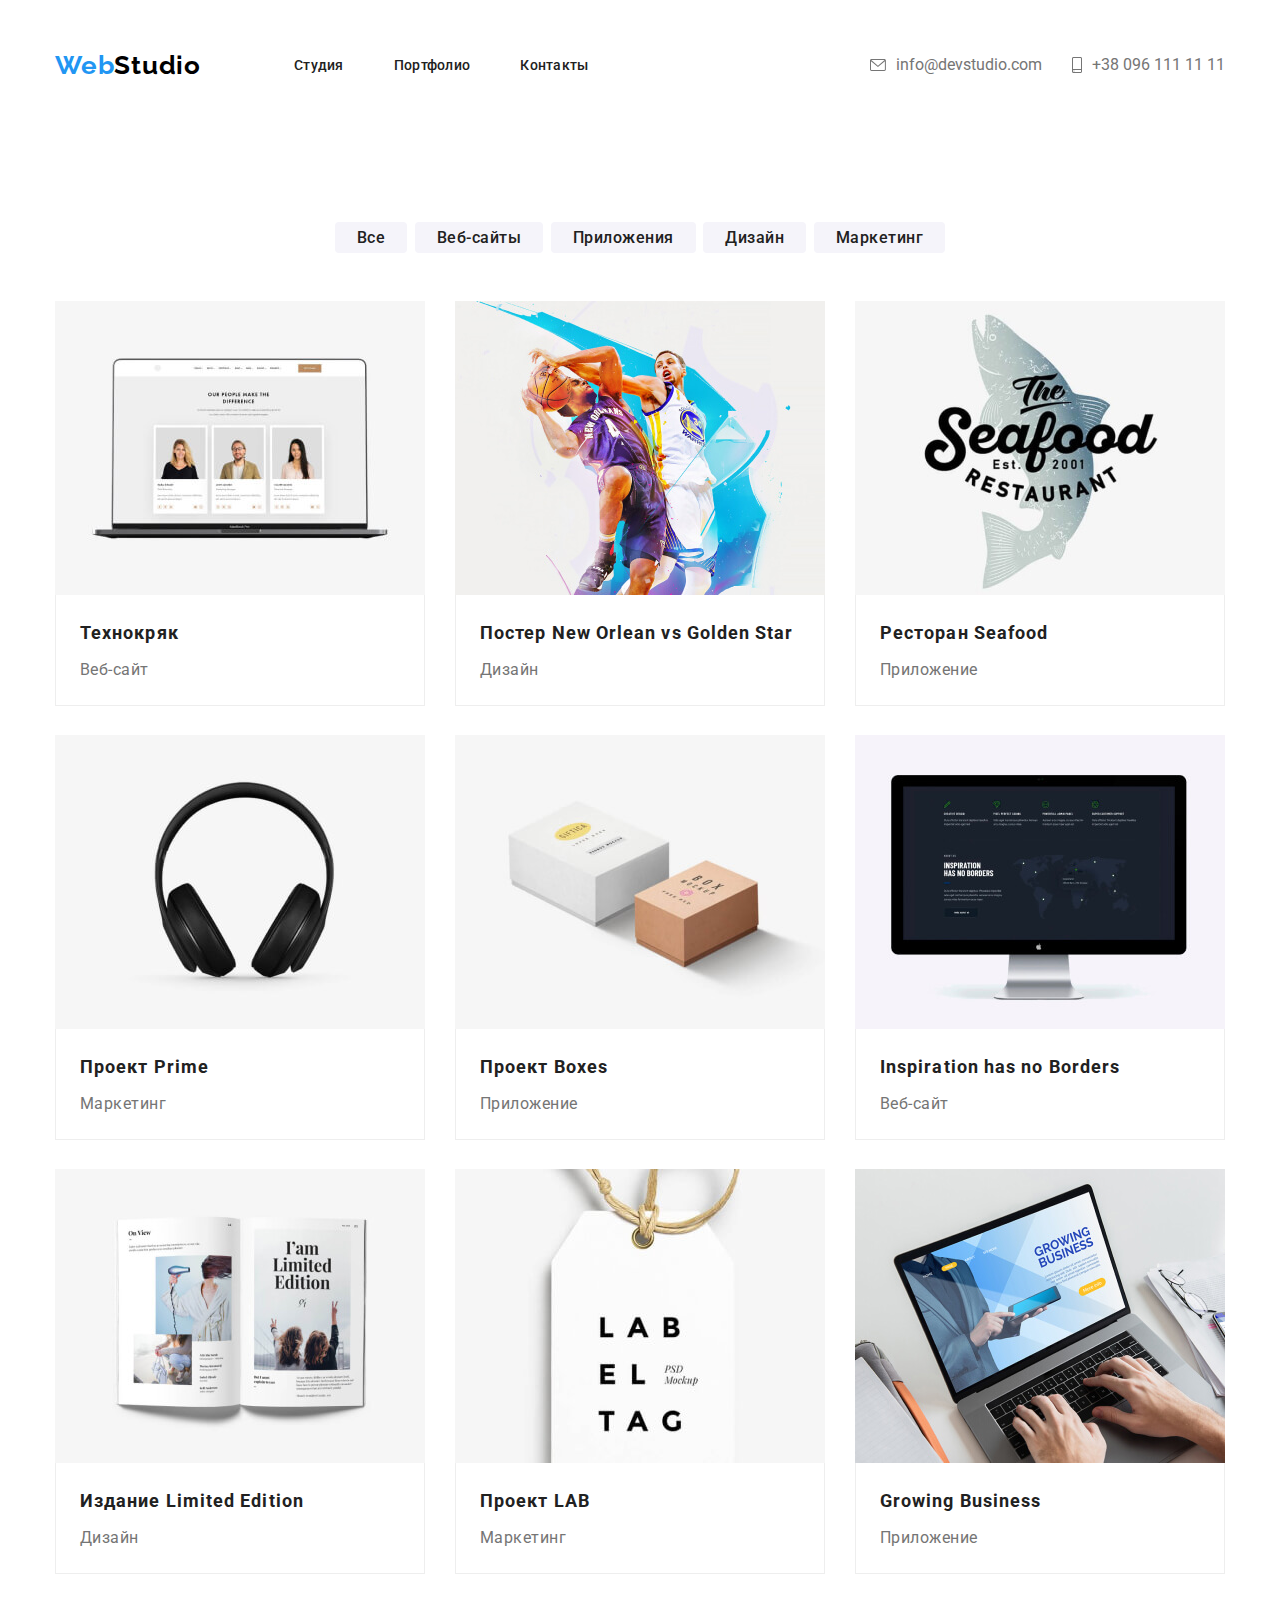
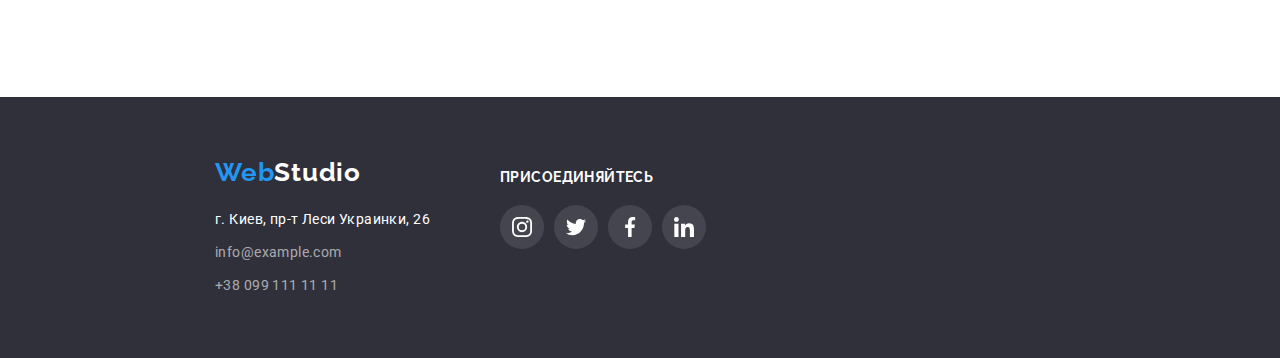
==== portfolio.html @ 6aab523d "Добавляет дз 4" ====
<!DOCTYPE html>
<html lang="ru">
  <head>
    <meta charset="UTF-8" />
    <meta name="viewport" content="width=device-width, initial-scale=1.0" />
    <title>Портфолио веб студии</title>
    <link
      rel="stylesheet"
      href="https://cdnjs.cloudflare.com/ajax/libs/modern-normalize/1.0.0/modern-normalize.css"
    />
    <link
      href="https://fonts.googleapis.com/css2?family=Raleway:wght@700&family=Roboto:wght@400;500;900&display=swap"
      rel="stylesheet"
    />
    <link rel="stylesheet" href="./css/styles.css" />
  </head>
  <body>
    <!--Header-->
    <header class="header">
      <div class="container">
        <nav class="navigation">
          <a
            class="logo link"
            href="index.html"
            aria-label="логотип веб студии"
            lang="en"
            ><span class="logo-web">Web</span>Studio</a
          >
          <ul class="listnav list">
            <li class="navigation-list-item">
              <a class="header-link link" href="">Студия</a>
            </li>
            <li class="navigation-list-item">
              <a class="header-link link" href="./portfolio.html">Портфолио</a>
            </li>
            <li class="navigation-list-item">
              <a class="header-link link" href="">Контакты</a>
            </li>
          </ul>
        </nav>
        <ul class="contacts list">
          <li>
            <a
              class="header-contacts mail link"
              href="mailto:info@devstudio.com"
              ><svg width="16" height="12">
                <use href="./images/sprite.svg#icon-mail"></use>
              </svg>
              info@devstudio.com
            </a>
          </li>
          <li>
            <a class="header-contacts tel link" href="tel:+380961111111"
              ><svg width="10" height="16">
                <use href="./images/sprite.svg#icon-phone"></use>
              </svg>
              +38 096 111 11 11</a
            >
          </li>
        </ul>
      </div>
    </header>

    <!--Section portfolio-->
    <main>
      <section class="portfolio-filter">
        <div class="container">
          <h2 hidden>Фильтры</h2>
          <ul class="filter-items list">
            <li>
              <a class="link filter" href="">Все</a>
            </li>
            <li>
              <a class="link filter" href="">Веб-сайты</a>
            </li>
            <li>
              <a class="link filter" href="">Приложения</a>
            </li>
            <li>
              <a class="link filter" href="">Дизайн</a>
            </li>
            <li>
              <a class="link filter" href="">Маркетинг</a>
            </li>
          </ul>
        </div>
      </section>
      <section class="portfolio-preview">
        <div class="container">
          <h1 hidden>Примеры работ</h1>
          <ul class="list preview-list">
            <li class="item-portfolio">
              <a class="link" href="">
                <img
                  src="./images/portfolio-page/portfolio-techno.jpg"
                  alt="Cтраница веб сайта на ноутбуке"
                  width="370"
                  height="294"
                />
                <div class="text-portfolio">
                  <h2 class="project-name">Технокряк</h2>
                  <p class="project-type">Веб-сайт</p>
                </div>
              </a>
            </li>
            <li class="item-portfolio">
              <a class="link" href="">
                <img
                  src="./images/portfolio-page/portfolio-neworlean.jpg"
                  alt="Два баскетболиста борятся за мяч"
                  width="370"
                  height="294"
                />
                <div class="text-portfolio">
                  <h2 class="project-name">Постер New Orlean vs Golden Star</h2>
                  <p class="project-type">Дизайн</p>
                </div>
              </a>
            </li>
            <li class="item-portfolio">
              <a class="link" href="">
                <img
                  src="./images/portfolio-page/portfolio-seafood.jpg"
                  alt="Рыба- логотип ресторана"
                  width="370"
                  height="294"
                />
                <div class="text-portfolio">
                  <h2 class="project-name">Ресторан Seafood</h2>
                  <p class="project-type">Приложение</p>
                </div>
              </a>
            </li>
            <li class="item-portfolio">
              <a class="link" href="">
                <img
                  src="./images/portfolio-page/portfolio-prime-headphones.jpg"
                  alt="Наушники"
                  width="370"
                  height="294"
                />
                <div class="text-portfolio">
                  <h2 class="project-name">Проект Prime</h2>
                  <p class="project-type">Маркетинг</p>
                </div>
              </a>
            </li>
            <li class="item-portfolio">
              <a class="link" href="">
                <img
                  src="./images/portfolio-page/portfolio-boxes.jpg"
                  alt="Две коробки"
                  width="370"
                  height="294"
                />
                <div class="text-portfolio">
                  <h2 class="project-name">Проект Boxes</h2>
                  <p class="project-type">Приложение</p>
                </div>
              </a>
            </li>
            <li class="item-portfolio">
              <a class="link" href="">
                <img
                  src="./images/portfolio-page/portfolio-nobords.jpg"
                  alt="Монитор компьютера"
                  width="370"
                  height="294"
                />
                <div class="text-portfolio">
                  <h2 class="project-name" lang="en">
                    Inspiration has no Borders
                  </h2>
                  <p class="project-type">Веб-сайт</p>
                </div>
              </a>
            </li>
            <li class="item-portfolio">
              <a class="link" href="">
                <img
                  src="./images/portfolio-page/portfolio-magazine.jpg"
                  alt="Раскрытый журнал"
                  width="370"
                  height="294"
                />
                <div class="text-portfolio">
                  <h2 class="project-name">Издание Limited Edition</h2>
                  <p class="project-type">Дизайн</p>
                </div>
              </a>
            </li>
            <li class="item-portfolio">
              <a class="link" href="">
                <img
                  src="./images/portfolio-page/portfolio-lab.jpg"
                  alt="Бирка от одежды"
                  width="370"
                  height="294"
                />
                <div class="text-portfolio">
                  <h2 class="project-name">Проект LAB</h2>
                  <p class="project-type">Маркетинг</p>
                </div>
              </a>
            </li>
            <li class="item-portfolio">
              <a class="link" href="">
                <img
                  src="./images/portfolio-page/portfolio-growing-business.jpg"
                  alt="Человек работает за ноутбуком"
                  width="370"
                  height="294"
                />
                <div class="text-portfolio">
                  <h2 class="project-name" lang="en">Growing Business</h2>
                  <p class="project-type">Приложение</p>
                </div>
              </a>
            </li>
          </ul>
        </div>
      </section>
    </main>

    <!--Footer-Сontacts-->
    <footer class="footer container-for-all">
      <section class="footer-section footer-padding">
        <div class="container">
          <div class="footer-first">
            <h2 hidden>Контакты</h2>
            <div class="footer-logo-margin">
              <a
                class="link footer-logo"
                href="index.html"
                aria-label="логотип веб студии"
                lang="en"
                ><span class="footerlogo-web">Web</span>Studio</a
              >
            </div>
            <address>
              <ul class="list">
                <li class="address-margin">
                  <a
                    class="link street"
                    href="https://goo.gl/maps/fiabQLBE6Hv75SHZ6"
                    target="blank"
                    ><span class="stereet"
                      >г. Киев, пр-т Леси Украинки, 26</span
                    ></a
                  >
                </li>
                <li class="adress-margin">
                  <a class="footer-links link" href="mailto:info@example.com"
                    >info@example.com</a
                  >
                </li>
                <li class="adress-margin">
                  <a class="footer-links link" href="tel:+380991111111"
                    >+38 099 111 11 11</a
                  >
                </li>
              </ul>
            </address>
          </div>
          <div class="footer-social-links">
            <p>присоединяйтесь</p>
            <ul class="goin-social-links list">
              <li class="social-link-item">
                <a
                  class="footer-social-link link"
                  href=""
                  aria-label="instagram"
                >
                  <svg width="20" height="20">
                    <use href="./images/sprite.svg#icon-instagram"></use>
                  </svg>
                </a>
              </li>
              <li class="social-link-item">
                <a class="footer-social-link link" href="" aria-label="twitter">
                  <svg width="20" height="20">
                    <use href="./images/sprite.svg#icon-twitter"></use>
                  </svg>
                </a>
              </li>
              <li class="social-link-item">
                <a
                  class="footer-social-link link"
                  href=""
                  aria-label="facebook"
                >
                  <svg width="20" height="20">
                    <use href="./images/sprite.svg#icon-facebook"></use>
                  </svg>
                </a>
              </li>
              <li class="social-link-item">
                <a
                  class="footer-social-link link"
                  href=""
                  aria-label="linkedin"
                >
                  <svg width="20" height="20">
                    <use href="./images/sprite.svg#icon-linkedin"></use>
                  </svg>
                </a>
              </li>
            </ul>
          </div>
        </div>
      </section>
    </footer>
  </body>
</html>
---- css/styles.css ----
:root {
  --main-font: "Roboto", sans-serif;
  --main-text-color: #212121;
  --web-word-color: #2196f3;
  --studio-word-color: #000000;
  --header-link-hover-f-a: #2196f3;
  --filter-hover-f-a: #ffffff;
}
*,
*::before,
*::after {
  margin: 0;
  padding: 0;
}
body {
  font-family: var(--main-font);
  font-style: normal;
}
img {
  display: block;
}
.link {
  text-decoration: none;
}
.list {
  list-style: none;
  font-style: normal;
}
.container {
  width: 1200px;
  padding: 0 15px;
  margin: 0 auto;
}
.container-for-all{
  width: 1600px;
  margin: 0 auto;
}
/*  ============ HEADER  ============ */
.header {
  padding: 24px 0 25px;
}

.header .container {
  display: flex;
  align-items: center;
}
.navigation {
  display: flex;
  align-items: center;
}
.header .contacts {
  display: flex;
  margin-left: auto;
}

.header .contacts .mail {
  margin-right: 30px;
}

.header-link {
  font-weight: 500;
  font-size: 14px;
  line-height: 1.143;
  letter-spacing: 0.02em;
  color: var(--main-text-color);
}

.logo {
  margin-right: 93px;

  font-family: Raleway;
  font-weight: 700;
  font-size: 26px;
  line-height: 1.192;
  letter-spacing: 0.03em;
  color: var(--studio-word-color);
}
.logo-web {
  color: var(--web-word-color);
}
.navigation-list-item:not(:last-child) {
  margin-right: 50px;
}
.header-contacts > svg {
  margin-right: 10px;
  fill: #757575;
}

.listnav {
  display: flex;
  font-weight: 500;
  font-size: 14px;
  line-height: 1.142;
  letter-spacing: 0.02em;
}
.contacts {
  display: flex;
}
.header-link:hover,
.header-link:focus {
  color: var(--header-link-hover-f-a);
}
.header-contacts {
  color: #757575;
}
.header-contacts > svg {
  fill: #757575;
}
.header-contacts:hover > svg {
  fill: var(--header-link-hover-f-a);
}
.header .tel,
.header .mail {
  display: flex;
  align-items: center;
  padding-top: 32px;
  padding-bottom: 32px;
}
.header-contacts:hover,
.header-contacts:focus,
.header-contacts:active {
  color: var(--header-link-hover-f-a);
}

/*  ============ END HEADER  ============ */
/*  ============ HERO  ============ */

.hero-text {
  padding: 200px 0;
}

.hero-title {
  font-weight: 900;
  font-size: 44px;
  line-height: 1.364;
  text-align: center;
  letter-spacing: 0.06em;
  text-transform: uppercase;
  color: #ffffff;
}
.hero-img {
  background-color: #c4c4c4;
  text-align: center;
  background-image: linear-gradient(
      rgba(47, 48, 58, 0.4),
      rgba(47, 48, 58, 0.4)
    ),
    url(../images/hero/hero.jpg);
background-repeat: no-repeat;
background-position: center;
background-size: auto auto;
}
.hero-size{
width: 1600px;
height: 600px;
}
 .hero-title .btn {
  font-weight: 700;
  font-size:16px;
  line-height: 1.875;
  letter-spacing:0.06em;
  color: #ffffff;

  padding: 10px 32px;
  min-width: 200px;
  height: 50px;
  left: 700px;
  top: 430px;
  background: rgba(33, 150, 243, 1);
  box-shadow: 0px 4px 4px rgba(0, 0, 0, 0.15);
  border: 1px solid transparent;
  border-radius: 4px;
}
.main-title{
margin-bottom: 30px;
font-weight: 900;
font-size: 44px;
line-height: 1.364;
text-align: center;
letter-spacing: 0.06em;
text-transform: uppercase;
color: #FFFFFF;
}

/*  ============ END HERO  ============ */

/*  ============ Advantages "Power"============ */
.adv-text::before {
  content: "";
  display: block;
  background-color: #f5f4fa;
  width: 270px;
  height: 120px;
  left: 515px
  top: 774px;
  border-radius: 4px;}

.antena::before{
  content:"";
  background-image: url(../images/advantages/antena.png);
  background-repeat: no-repeat;
  background-position:  center;
}
.clock::before{
  content:"";
  background-image: url(../images/advantages/clock.png);
  background-repeat: no-repeat;
  background-position:  center;
}
.diagram::before{
  content:"";
  background-image: url(../images/advantages/diagram.png);
  background-repeat: no-repeat;
  background-position:  center;
}
.astronaut::before{
  content:"";
  background-image: url(../images/advantages/astronaut.png);
  background-repeat: no-repeat;
  background-position:  center;
}


.advantages-padding {
  padding-top: 94px;
}
.adv .list {
  display: flex;
  justify-content: space-between;
}

.power-title {
  margin-top:30px;
  font-weight: 700;
  font-size: 14px;
  line-height: 1.143;
  letter-spacing: 0.03em;
  text-transform: uppercase;
  color: var(--main-text-color);
}
.power-subtitle {
  width: 270px;

  margin-top: 10px;
  font-weight: 400;
  font-size: 14px;
  line-height: 1.714;
  letter-spacing: 0.03em;
  color: #757575;
}
/*  ============ End Advantages "Power" ============ */

/*  ============ About us ============ */
.about-us-padding {
  padding-top: 94px;
  padding-bottom: 94px;
}

.what-we-do {
  margin-bottom: 50px;

  font-weight: 700;
  font-size: 36px;
  line-height: 1.167;
  text-align: center;
  letter-spacing: 0.03em;
  color: var(--main-text-color);
}
.img-we-do {
  display: flex;
  justify-content: space-between;
}
/*  ============ End About us ============ */

/*  ============ Our team ============ */
.social-links{
margin:16px 32px 30px 32px;
}
.team-social-link {
  display: flex;
  justify-content: center;
  width: 44px;
  height: 44px;
  border-radius: 50%;
}

.team-social-link:hover {
  background-color:  #2196f3;
}

.team-social-link > svg {
  align-self: center;
  fill: #afb1b8;
}

.team-social-link:hover > svg {
  fill: #ffffff;
}
.our-team-padding {
  padding-top: 94px;
  padding-bottom: 94px;
  background-color: #F5F4FA;
}
.our-team-padding .list {
  display: flex;
  justify-content: space-between;
}

.frame {
  width: 270px;
  height: 428px;
  background: #ffffff;
  box-shadow: 0px 1px 3px rgba(0, 0, 0, 0.12), 0px 1px 1px rgba(0, 0, 0, 0.14),
  0px 2px 1px rgba(0, 0, 0, 0.2);
  border-radius: 0px 0px 4px 4px; */
}
.our-team {
  margin-bottom: 50px;

  font-weight: 700;
  font-size: 36px;
  line-height: 1.167;
  text-align: center;
  letter-spacing: 0.03em;
  color: var(--main-text-color);
}
.name {
  margin-top: 30px;

  font-weight: 500;
  font-size: 16px;
  line-height: 1.188;
  text-align: center;
  letter-spacing: 0.03em;
  color: #212121;
}
.position {
  margin-top: 10px;

  font-weight: 400;
  font-size: 16px;
  line-height: 1.188;
  text-align: center;
  letter-spacing: 0.03em;
  color: #757575;
}
/*  ============ End Our team ============ */

/* =============== CLIENTS ===================== */
.clients {
  padding-top: 94px;
  padding-bottom: 94px;
}

.clients-title {
  margin-top: 0;
  margin-bottom: 50px;
  text-align: center;
  font-family: Roboto;
font-size: 36px;
font-weight: 700;
line-height: 1.167;
letter-spacing: 0,03em;
text-align: center;

}

.clients-list {
  display: flex;
}

.clients-list-item:not(:last-child) {
  margin-right: 30px;
}

.clients-logo-link {
  display: flex;
  justify-content: center;
  width: 170px;
  height: 90px;
  border: 1px solid #afb1b8;
  box-sizing: border-box;
  border-radius: 4px;
}

.clients-logo-link:hover {
  border-color: #2196f3;
}

.clients-logo-link > svg {
  align-self: center;
  fill: #afb1b8;
}

.clients-logo-link:hover > svg {
  fill: #2196f3;
}
/* =============== END CLIENTS ===================== */


/*  ============ FOOTER CONTACTS  ============ */
.footer .container{
  display: flex;
}
.footer {
  background: #2f303a;
}
.footer-padding {
  padding: 60px 0;
}
.footer-logo-margin {
  margin-bottom: 20px;
}

.footer-logo {
  font-family: Raleway;
  font-weight: 700;
  font-size: 26px;
  line-height: 1.192;
  letter-spacing: 0.03em;
  color: #ffffff;
}

.footerlogo-web {
  color: var(--web-word-color);
}

.footer-links {
  display: inline-block;
  margin-top: 9px;

  font-weight: 400;
  font-size: 14px;
  line-height: 1.714;
  letter-spacing: 0.03em;
  color: rgba(255, 255, 255, 0.6);
}
.street {
  font-weight: 400;
  font-size: 14px;
  line-height: 1.714;
  letter-spacing: 0.03em;
  color: #ffffff;
}

.footer-first{
  margin-right: 70px;;
}
.goin-social-links{
  display: flex;
}
.social-link-item:not(:last-child){
  margin-right: 10px;
}
.footer-social-links > p {
  margin-top: 12px;
  margin-bottom: 20px;
  color: #ffffff;
  font-family: Raleway, sans-serif;
  font-weight: bold;
  font-size: 14px;
  line-height: 1.143;
  letter-spacing: 0.03em;
  text-transform: uppercase;
}

.footer-social-link {
  display: flex;
  justify-content: center;
  width: 44px;
  height: 44px;
  background-color: rgba(255, 255, 255, 0.1);
  border-radius: 50%;
}

.footer-social-link:hover {
  background-color: #2196f3;
}

.footer-social-link > svg {
  align-self: center;
  fill:#ffffff;

}
  



/*  ============ END FOOTER CONTACTS  ============ */

/*  ============ main content portfolio page  ============ */

.portfolio-filter .filter-items {
  display: flex;
}
.filter-items {
  padding: 94px 280px 50px;
  justify-content: space-between;
}

.filter-items:not(:last-child) {
  margin-right: 8px;
}

.filter {
  padding: 6px 22px;

  font-weight: 500;
  font-size: 16px;
  line-height: 1.625;
  text-align: center;
  letter-spacing: 0.03em;
  color: var(--main-text-color);
  min-width: 128px;
  height: 38px;
  background: #f5f4fa;
  border-radius: 4px;
}
.filter:hover,
.filter:focus,
.filter:active {
  color: var(--filter-hover-f-a);
  min-width: 73px;
  height: 38px;
  background: #2196f3;
  box-shadow: 0px 3px 1px rgba(0, 0, 0, 0.1), 0px 1px 2px rgba(0, 0, 0, 0.08),
    0px 2px 2px rgba(0, 0, 0, 0.12);
  border-radius: 4px;
}

.portfolio-preview {
  padding-bottom: 94px;
}
.preview-list {
  display: flex;
  flex-wrap: wrap;
  justify-content: space-between;
}
.text-portfolio {
  padding: 20px 24px;
  background: #ffffff;
  border-width: 0px 1px 1px 1px;
  border-style: solid;
  border-color: #eeeeee;
}
.project-name {
  margin-bottom: 4px;
}
.item-portfolio {
  margin-bottom: 30px;
  width: 370px;
  height: 404px;
}
.item-portfolio:hover {
  box-shadow: 0px 1px 1px rgba(0, 0, 0, 0.12), 0px 4px 4px rgba(0, 0, 0, 0.06),
    1px 4px 6px rgba(0, 0, 0, 0.16);
}
.preview-list .project-name {
  font-weight: 700;
  font-size: 18px;
  line-height: 2;
  letter-spacing: 0.06em;
  color: var(--main-text-color);
}
.project-type {
  font-weight: 400;
  font-size: 16px;
  line-height: 1.875;
  letter-spacing: 0.03em;
  color: #757575;
}
/*  ============end  main content portfolio page  ============ */
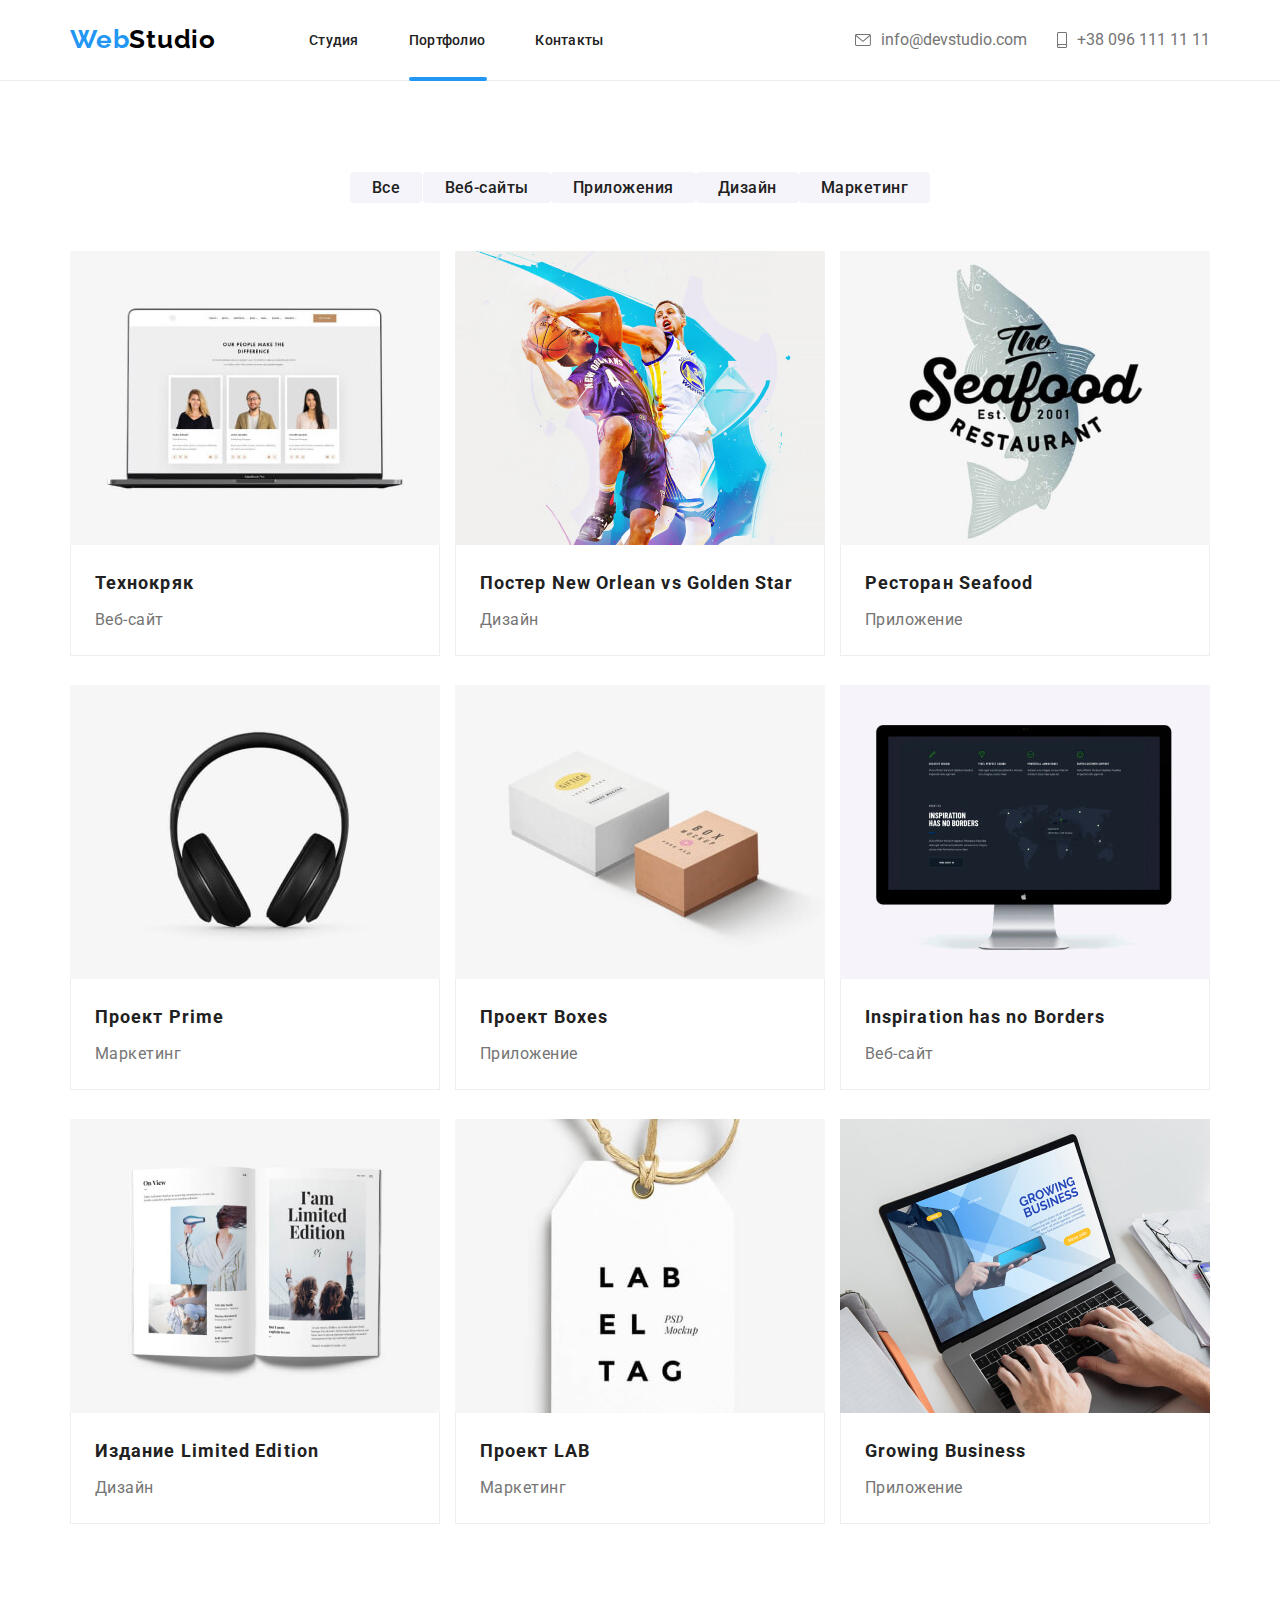
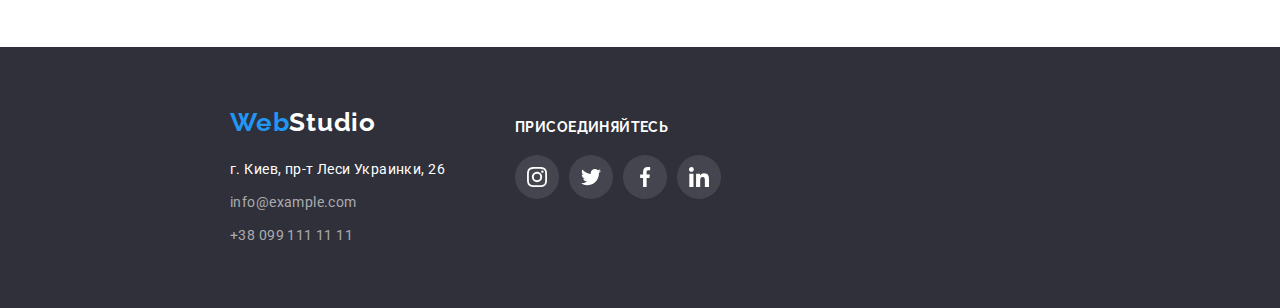
==== commit 1d5b0e4f: "Добавляет псевдоэлемент и бордер в хедере" ====
--- a/portfolio.html
+++ b/portfolio.html
@@ -30,7 +30,7 @@
             <li class="navigation-list-item">
               <a class="header-link link" href="">Студия</a>
             </li>
-            <li class="navigation-list-item">
+            <li class="navigation-list-item portfolio">
               <a class="header-link link" href="./portfolio.html">Портфолио</a>
             </li>
             <li class="navigation-list-item">
--- a/css/styles.css
+++ b/css/styles.css
@@ -27,7 +27,7 @@
   font-style: normal;
 }
 .container {
-  width: 1200px;
+  width: 1170px;
   padding: 0 15px;
   margin: 0 auto;
 }
@@ -36,13 +36,22 @@
   margin: 0 auto;
 }
 /*  ============ HEADER  ============ */
-.header {
-  padding: 24px 0 25px;
-}
-
+/* .header {
+  padding-top: 24px; 
+  padding-bottom:25px;
+} */
+
+.logo{
+  padding-top: 24px; 
+  padding-bottom:25px;
+}
+.header{
+border-bottom:1px solid #ECECEC; 
+}
 .header .container {
   display: flex;
   align-items: center;
+  
 }
 .navigation {
   display: flex;
@@ -52,19 +61,18 @@
   display: flex;
   margin-left: auto;
 }
-
 .header .contacts .mail {
   margin-right: 30px;
 }
-
 .header-link {
   font-weight: 500;
   font-size: 14px;
   line-height: 1.143;
   letter-spacing: 0.02em;
   color: var(--main-text-color);
-}
-
+  padding-top:32px;
+  padding-bottom:32px;
+}
 .logo {
   margin-right: 93px;
 
@@ -74,18 +82,44 @@
   line-height: 1.192;
   letter-spacing: 0.03em;
   color: var(--studio-word-color);
+  /* padding:24px 0px 25px; */
 }
 .logo-web {
   color: var(--web-word-color);
 }
 .navigation-list-item:not(:last-child) {
   margin-right: 50px;
+}
+ 
+.navigation-list-item{
+font-family: Roboto;
+font-style: 400;
+font-weight: 500;
+font-size: 14px;
+line-height: 1.142;
+letter-spacing: 0.02em;
+color: #212121;
+}
+.listnav{
+  position: relative;
+  padding-top:32px;
+  padding-bottom:32px;
+}
+.studio::after{
+content:"";
+display: block;
+position: absolute;
+left:0;
+bottom:-1px;
+width: 48px;
+height: 4px;
+background: #2196F3;
+border-radius: 2px;
 }
 .header-contacts > svg {
   margin-right: 10px;
   fill: #757575;
 }
-
 .listnav {
   display: flex;
   font-weight: 500;
@@ -113,8 +147,8 @@
 .header .mail {
   display: flex;
   align-items: center;
-  padding-top: 32px;
-  padding-bottom: 32px;
+  /* padding-top: 32px;
+  padding-bottom: 32px; */
 }
 .header-contacts:hover,
 .header-contacts:focus,
@@ -154,6 +188,17 @@
 width: 1600px;
 height: 600px;
 }
+.main-title{
+margin-bottom: 30px;
+font-weight: 900;
+font-size: 44px;
+line-height: 1.364;
+text-align: center;
+letter-spacing: 0.06em;
+text-transform: uppercase;
+color: #FFFFFF;
+}
+
  .hero-title .btn {
   font-weight: 700;
   font-size:16px;
@@ -170,16 +215,6 @@
   box-shadow: 0px 4px 4px rgba(0, 0, 0, 0.15);
   border: 1px solid transparent;
   border-radius: 4px;
-}
-.main-title{
-margin-bottom: 30px;
-font-weight: 900;
-font-size: 44px;
-line-height: 1.364;
-text-align: center;
-letter-spacing: 0.06em;
-text-transform: uppercase;
-color: #FFFFFF;
 }
 
 /*  ============ END HERO  ============ */
@@ -489,7 +524,16 @@
 /*  ============ END FOOTER CONTACTS  ============ */
 
 /*  ============ main content portfolio page  ============ */
-
+.portfolio::after{
+content:"";
+display: block;
+position: absolute;
+bottom:-1px;
+width: 78px;
+height: 4px;
+background: #2196F3;
+border-radius: 2px;
+}
 .portfolio-filter .filter-items {
   display: flex;
 }
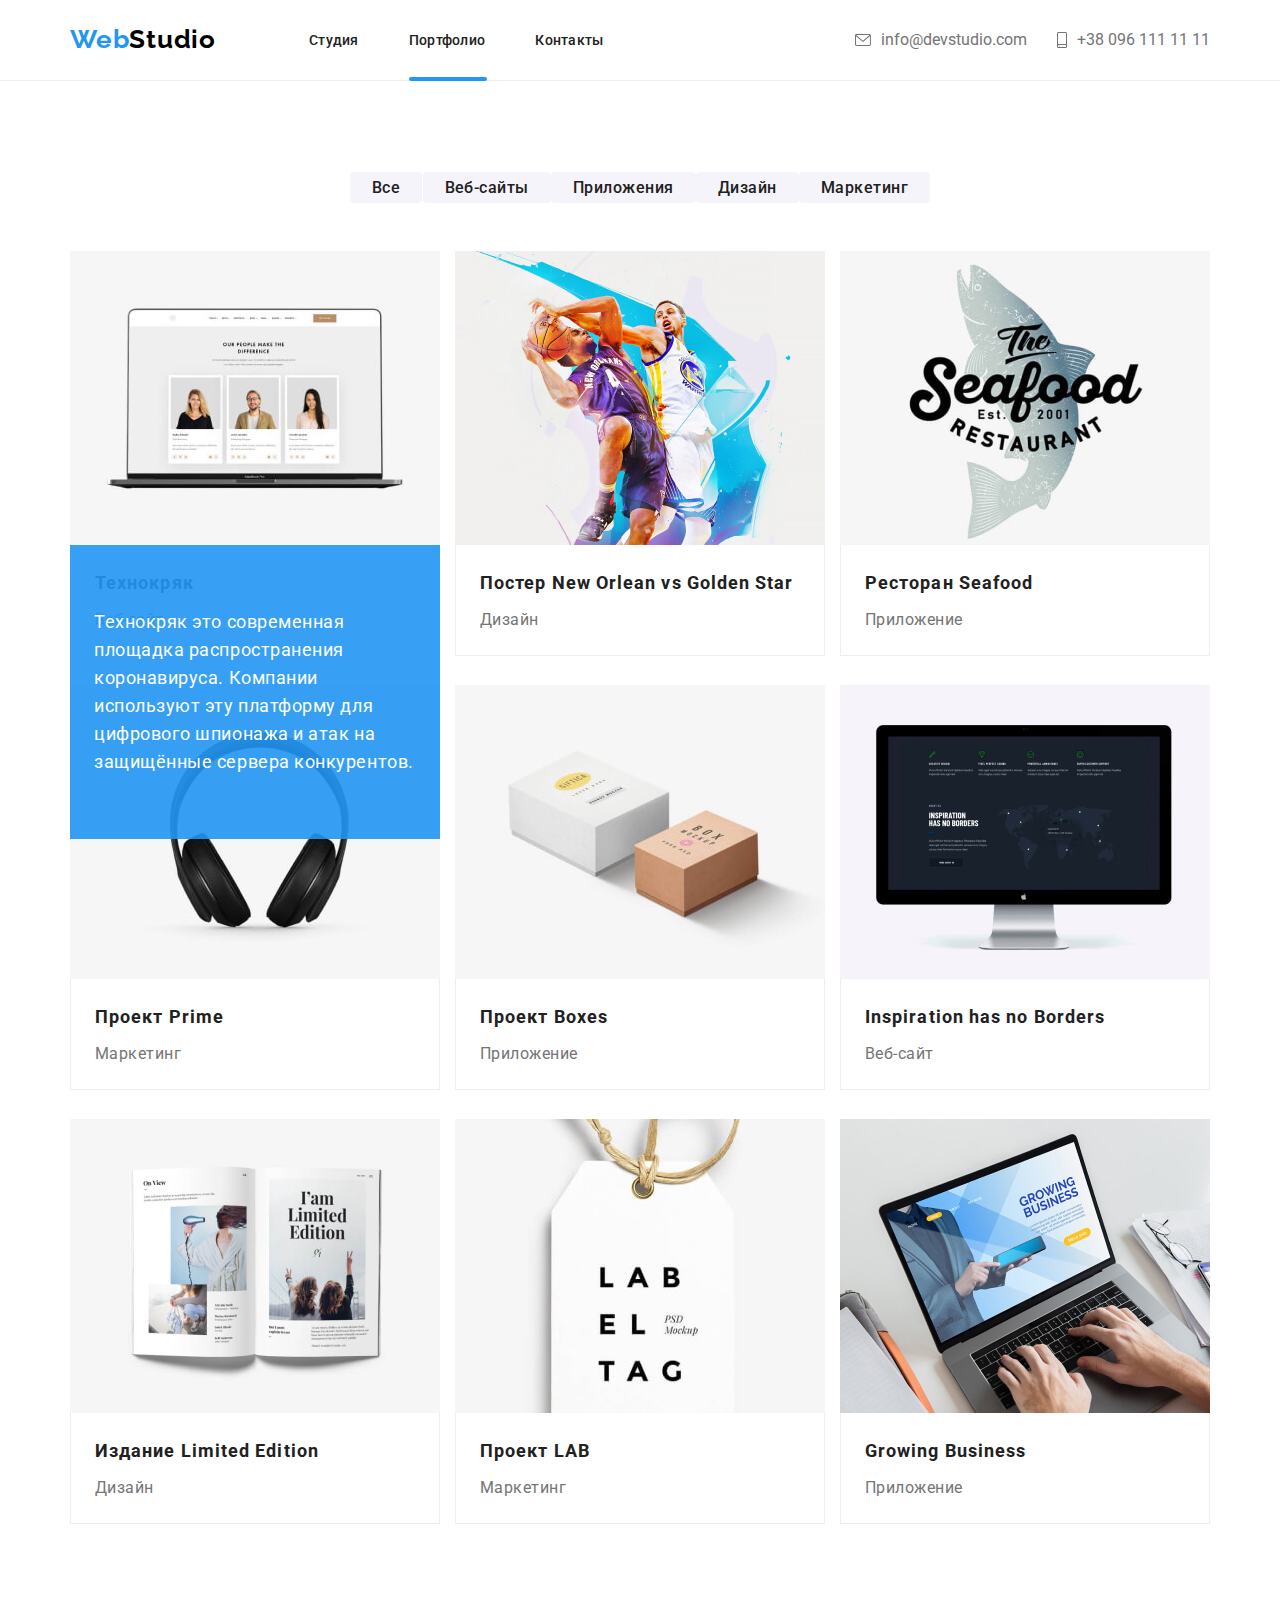
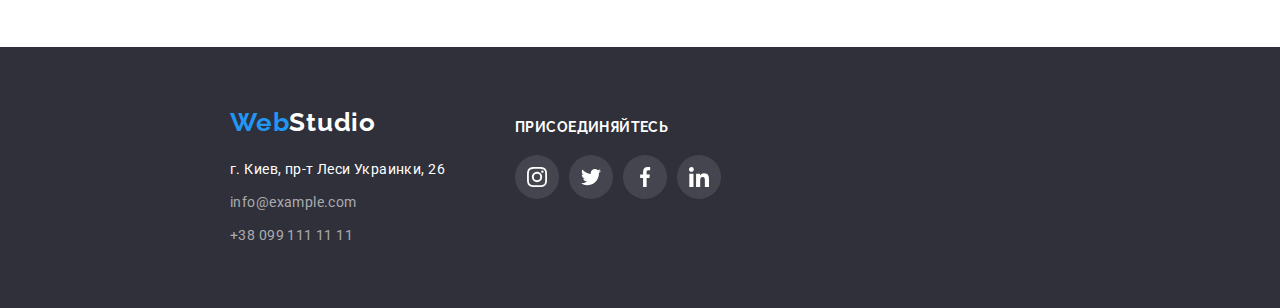
==== commit d9ddcd28: "Запуталась в элементе портфолио" ====
--- a/portfolio.html
+++ b/portfolio.html
@@ -28,7 +28,7 @@
           >
           <ul class="listnav list">
             <li class="navigation-list-item">
-              <a class="header-link link" href="">Студия</a>
+              <a class="header-link link" href="./index.html">Студия</a>
             </li>
             <li class="navigation-list-item portfolio">
               <a class="header-link link" href="./portfolio.html">Портфолио</a>
@@ -90,18 +90,25 @@
           <h1 hidden>Примеры работ</h1>
           <ul class="list preview-list">
             <li class="item-portfolio">
-              <a class="link" href="">
-                <img
+              <div class="portfolio-div">
+              <a class="link portfolio-link" href="">
+                <img class="preview-img"
                   src="./images/portfolio-page/portfolio-techno.jpg"
                   alt="Cтраница веб сайта на ноутбуке"
                   width="370"
                   height="294"
                 />
+                <p class="short-text">
+                  Технокряк это современная площадка распространения коронавируса. Компании используют эту платформу для цифрового
+                  шпионажа и атак на защищённые сервера конкурентов.
+                </p>
+                </div>
                 <div class="text-portfolio">
                   <h2 class="project-name">Технокряк</h2>
                   <p class="project-type">Веб-сайт</p>
                 </div>
               </a>
+              
             </li>
             <li class="item-portfolio">
               <a class="link" href="">
--- a/css/styles.css
+++ b/css/styles.css
@@ -130,15 +130,26 @@
 .contacts {
   display: flex;
 }
+.header-link{
+transition-property: all;
+transition-duration: 250ms;
+transition-timing-function: cubic-bezier(0.4, 0, 0.2, 1);
+}
 .header-link:hover,
 .header-link:focus {
   color: var(--header-link-hover-f-a);
 }
 .header-contacts {
   color: #757575;
+transition-property: all;
+transition-duration: 250ms;
+transition-timing-function: cubic-bezier(0.4, 0, 0.2, 1);
 }
 .header-contacts > svg {
   fill: #757575;
+transition-property: all;
+transition-duration:250ms;
+transition-timing-function: cubic-bezier(0.4, 0, 0.2, 1);
 }
 .header-contacts:hover > svg {
   fill: var(--header-link-hover-f-a);
@@ -286,6 +297,31 @@
 /*  ============ End Advantages "Power" ============ */
 
 /*  ============ About us ============ */
+
+.img-us{
+  position: relative;
+}
+.we-do-text{
+position: absolute;
+bottom:0px;
+
+padding:27px 0 27px;
+
+font-family:var(--main-font);
+font-weight:700;
+
+font-size: 14px;
+line-height: 1.143;
+text-align: center;
+letter-spacing: 0.03em;
+text-transform: uppercase;
+color: #FFFFFF;
+
+width: 370px;
+height: 70px;
+background: rgba(47, 48, 58, 0.8);
+}
+
 .about-us-padding {
   padding-top: 94px;
   padding-bottom: 94px;
@@ -317,6 +353,9 @@
   width: 44px;
   height: 44px;
   border-radius: 50%;
+  transition-property: all;
+transition-duration:250ms;
+transition-timing-function: cubic-bezier(0.4, 0, 0.2, 1);
 }
 
 .team-social-link:hover {
@@ -326,6 +365,9 @@
 .team-social-link > svg {
   align-self: center;
   fill: #afb1b8;
+transition-property: all;
+transition-duration:250ms;
+transition-timing-function: cubic-bezier(0.4, 0, 0.2, 1);
 }
 
 .team-social-link:hover > svg {
@@ -416,6 +458,9 @@
   border: 1px solid #afb1b8;
   box-sizing: border-box;
   border-radius: 4px;
+  transition-property: all;
+transition-duration:250ms;
+transition-timing-function: cubic-bezier(0.4, 0, 0.2, 1);
 }
 
 .clients-logo-link:hover {
@@ -425,6 +470,9 @@
 .clients-logo-link > svg {
   align-self: center;
   fill: #afb1b8;
+  transition-property: all;
+transition-duration:250ms;
+transition-timing-function: cubic-bezier(0.4, 0, 0.2, 1);
 }
 
 .clients-logo-link:hover > svg {
@@ -506,6 +554,9 @@
   height: 44px;
   background-color: rgba(255, 255, 255, 0.1);
   border-radius: 50%;
+  transition-property: all;
+transition-duration:250ms;
+transition-timing-function: cubic-bezier(0.4, 0, 0.2, 1);
 }
 
 .footer-social-link:hover {
@@ -515,7 +566,9 @@
 .footer-social-link > svg {
   align-self: center;
   fill:#ffffff;
-
+  transition-property: all;
+transition-duration:250ms;
+transition-timing-function: cubic-bezier(0.4, 0, 0.2, 1);
 }
   
 
@@ -571,6 +624,35 @@
     0px 2px 2px rgba(0, 0, 0, 0.12);
   border-radius: 4px;
 }
+.portfolio-div{
+  position: relative;
+  /* overflow: hidden; */
+}
+.short-text{
+position: absolute;
+display:block;
+/* top:100%; */
+width: 322px;
+height: 168px;
+font-family: Roboto;
+font-weight: 400;
+font-size: 18px;
+line-height: 1.556;
+letter-spacing: 0.03em;
+padding:63px 24px;
+color: #FFFFFF;
+width: 100%;
+height: 100%;
+background: rgba(33, 150, 243, 0.9);
+transform: translate(0, 0);
+transition-property: all;
+transition-duration: 250ms;
+transition-timing-function:(0.4, 0, 0.2, 1);
+
+}
+.portfolio-div:hover{
+  transform: translate(0, -100%);
+} 
 
 .portfolio-preview {
   padding-bottom: 94px;
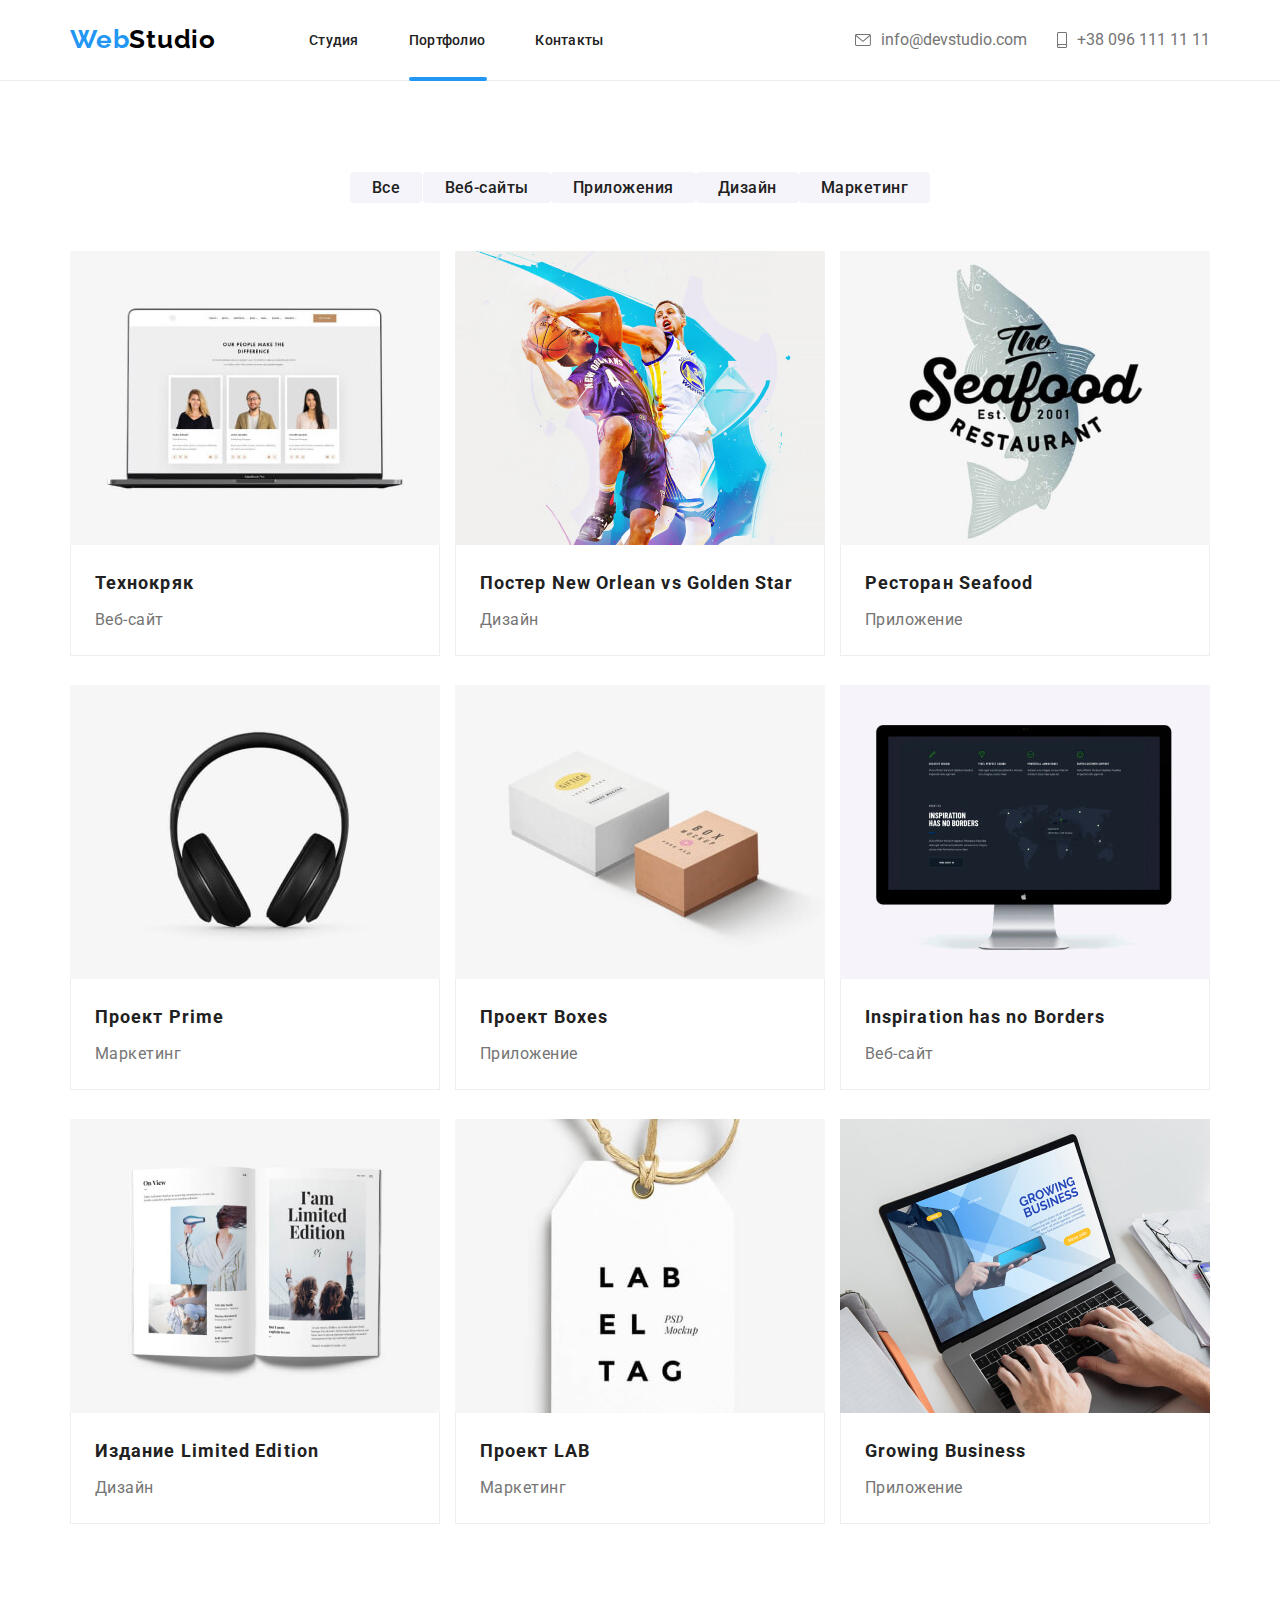
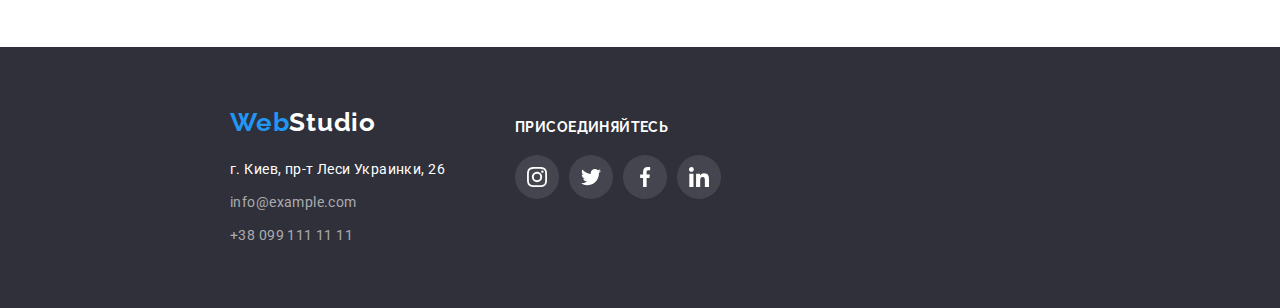
==== commit 90412f68: "Добавляет всплывающий текст на списке на странице портфолио" ====
--- a/portfolio.html
+++ b/portfolio.html
@@ -90,8 +90,8 @@
           <h1 hidden>Примеры работ</h1>
           <ul class="list preview-list">
             <li class="item-portfolio">
-              <div class="portfolio-div">
               <a class="link portfolio-link" href="">
+                <div class="portfolio-div">
                 <img class="preview-img"
                   src="./images/portfolio-page/portfolio-techno.jpg"
                   alt="Cтраница веб сайта на ноутбуке"
--- a/css/styles.css
+++ b/css/styles.css
@@ -614,8 +614,7 @@
   border-radius: 4px;
 }
 .filter:hover,
-.filter:focus,
-.filter:active {
+.filter:focus{
   color: var(--filter-hover-f-a);
   min-width: 73px;
   height: 38px;
@@ -623,15 +622,20 @@
   box-shadow: 0px 3px 1px rgba(0, 0, 0, 0.1), 0px 1px 2px rgba(0, 0, 0, 0.08),
     0px 2px 2px rgba(0, 0, 0, 0.12);
   border-radius: 4px;
+
+  transition-property: all;
+  transition-duration: 250ms;
+  transition-timing-function: cubic-bezier(0.4, 0, 0.2, 1);
 }
 .portfolio-div{
   position: relative;
-  /* overflow: hidden; */
+  overflow: hidden;
 }
 .short-text{
 position: absolute;
 display:block;
-/* top:100%; */
+top:0;
+left: 0;
 width: 322px;
 height: 168px;
 font-family: Roboto;
@@ -648,11 +652,11 @@
 transition-property: all;
 transition-duration: 250ms;
 transition-timing-function:(0.4, 0, 0.2, 1);
-
-}
-.portfolio-div:hover{
-  transform: translate(0, -100%);
-} 
+transform: translateY(100%);
+}
+.item-portfolio:hover .short-text{
+  transform: translateY(0%);
+}
 
 .portfolio-preview {
   padding-bottom: 94px;
